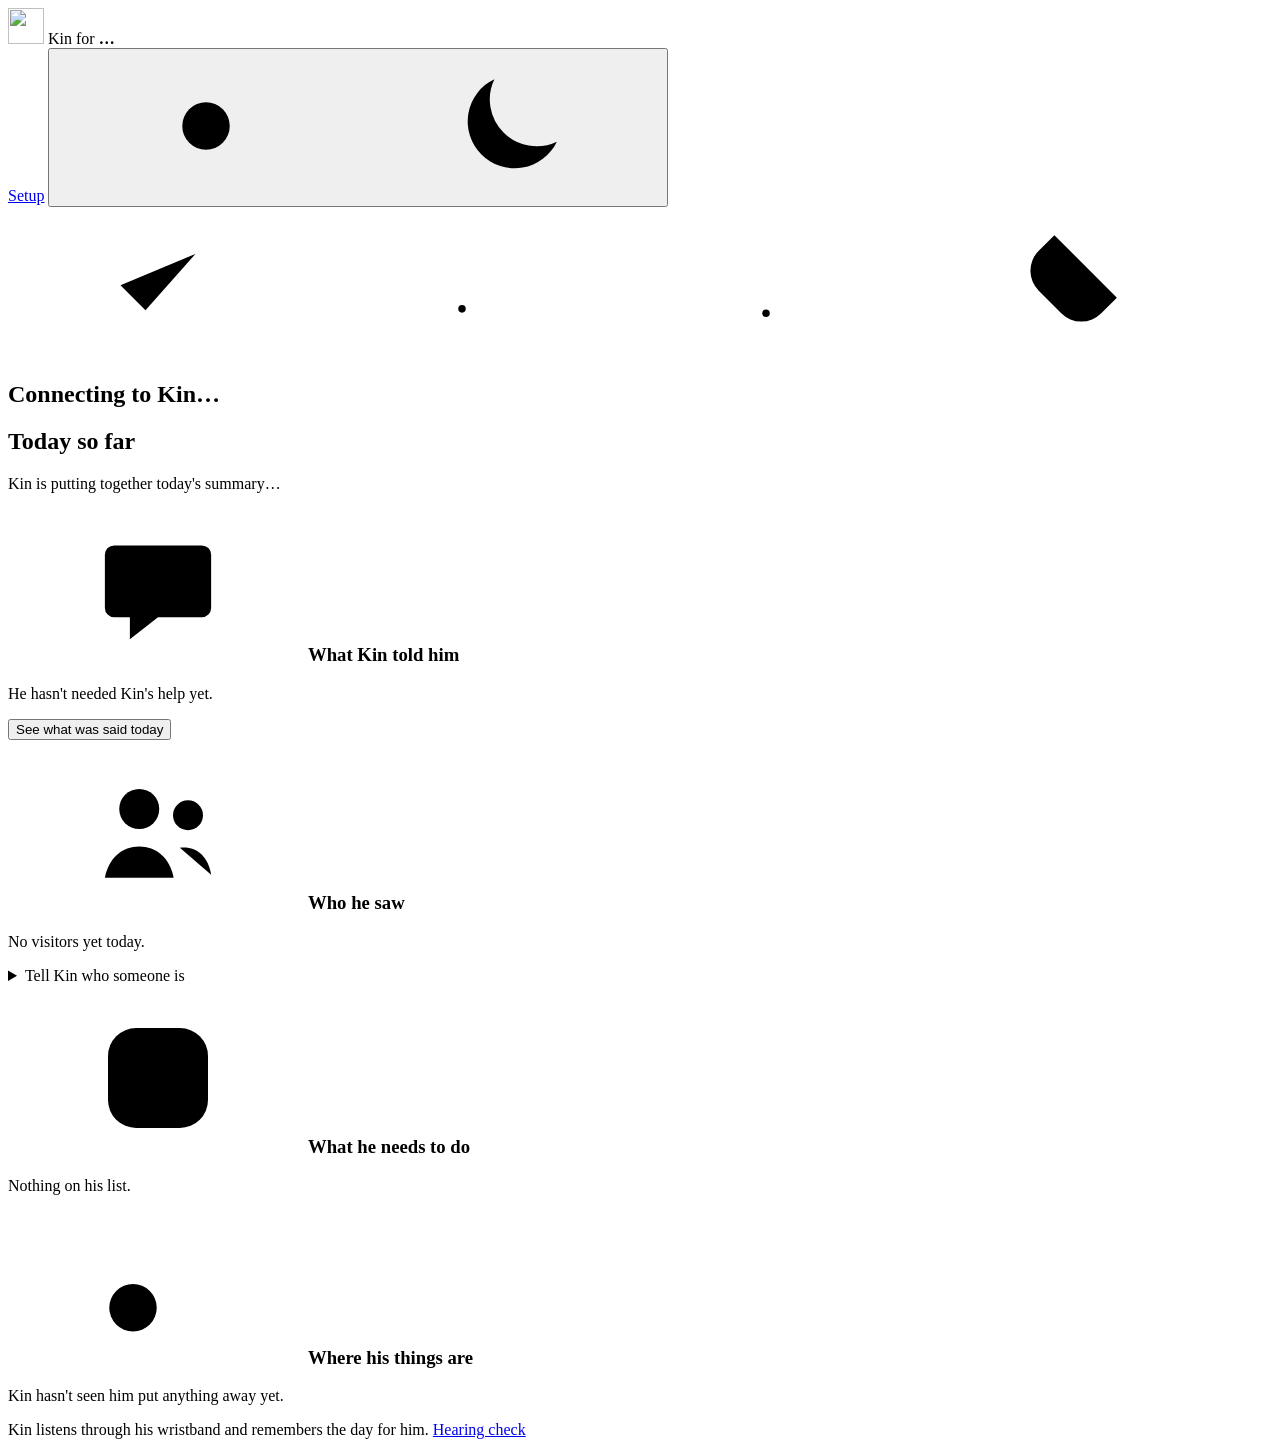
==== kin/static/index.html @ 51029cbf "Fixes from end-to-end testing (32/32 checks) - Family page: settled falls (he said he's fine / escal" ====
<!doctype html>
<html lang="en">
<head>
<meta charset="utf-8">
<meta name="viewport" content="width=device-width, initial-scale=1">
<meta name="color-scheme" content="light dark">
<title>Kin · Family</title>
<link rel="icon" href="/static/kin-mark.svg" type="image/svg+xml">
<link rel="preconnect" href="https://fonts.googleapis.com">
<link rel="preconnect" href="https://fonts.gstatic.com" crossorigin>
<link rel="stylesheet" href="https://fonts.googleapis.com/css2?family=Nunito+Sans:opsz,wght@6..12,400..800&display=swap">
<link rel="stylesheet" href="/static/style.css?v=6">
</head>
<body>
<!-- One icon set, drawn once, used everywhere. -->
<svg width="0" height="0" style="position:absolute" aria-hidden="true">
  <symbol id="i-people" viewBox="0 0 24 24"><circle cx="9" cy="8" r="3.2"/><path d="M3.5 19c.6-3.2 2.8-5 5.5-5s4.9 1.8 5.5 5"/><circle cx="16.8" cy="9" r="2.4"/><path d="M15.5 14.2c2.6-.3 4.5 1.3 5 4.3"/></symbol>
  <symbol id="i-todo" viewBox="0 0 24 24"><rect x="4" y="4" width="16" height="16" rx="4.5"/><path d="m8.5 12.2 2.4 2.4 4.8-5"/></symbol>
  <symbol id="i-key" viewBox="0 0 24 24"><circle cx="8" cy="15" r="3.8"/><path d="m10.8 12.3 7.7-7.7M15.6 7.4l2.4 2.4M13.6 9.4l1.8 1.8"/></symbol>
  <symbol id="i-chat" viewBox="0 0 24 24"><path d="M5 5.5h14a1.5 1.5 0 0 1 1.5 1.5v8.5A1.5 1.5 0 0 1 19 17h-7l-4.5 3.5V17H5a1.5 1.5 0 0 1-1.5-1.5V7A1.5 1.5 0 0 1 5 5.5Z"/><path d="M8 10h8M8 13h5"/></symbol>
  <symbol id="i-card" viewBox="0 0 24 24"><rect x="3" y="5.5" width="18" height="13" rx="2.5"/><path d="M3 9.5h18M7 15h4"/></symbol>
  <symbol id="i-clock" viewBox="0 0 24 24"><circle cx="12" cy="12" r="8.5"/><path d="M12 7.5V12l3 2"/></symbol>
  <symbol id="i-check" viewBox="0 0 24 24"><path d="m6 12.5 4 4 8-9"/></symbol>
  <symbol id="i-alert" viewBox="0 0 24 24"><path d="M12 7v6"/><circle cx="12" cy="17" r=".6" fill="currentColor"/></symbol>
  <symbol id="i-pause" viewBox="0 0 24 24"><path d="M12 7.5v5"/><circle cx="12" cy="16.3" r=".6" fill="currentColor"/></symbol>
  <symbol id="i-plug" viewBox="0 0 24 24"><path d="M7 7l10 10M9.5 4.5 7 7a4.5 4.5 0 0 0 0 6.4l3.6 3.6a4.5 4.5 0 0 0 6.4 0l2.5-2.5"/></symbol>
  <symbol id="i-moon" viewBox="0 0 24 24"><path d="M19.5 14.5A7.5 7.5 0 0 1 9.5 4.5a7.5 7.5 0 1 0 10 10Z"/></symbol>
  <symbol id="i-sun" viewBox="0 0 24 24"><circle cx="12" cy="12" r="3.8"/><path d="M12 3v2M12 19v2M3 12h2M19 12h2M5.6 5.6 7 7M17 17l1.4 1.4M5.6 18.4 7 17M17 7l1.4-1.4"/></symbol>
  <symbol id="i-plus" viewBox="0 0 24 24"><path d="M12 6v12M6 12h12"/></symbol>
  <symbol id="i-bell" viewBox="0 0 24 24"><path d="M6.5 16.5V11a5.5 5.5 0 0 1 11 0v5.5l1.5 1.5H5z"/><path d="M10 20.5a2.2 2.2 0 0 0 4 0"/></symbol>
  <symbol id="i-chev" viewBox="0 0 24 24"><path d="m9 6 6 6-6 6"/></symbol>
</svg>

<div class="page">
  <header class="top">
    <div class="brand">
      <img class="logo" src="/static/kin-mark.svg" alt="" width="36" height="36">
      <span class="brand-name">Kin</span>
      <span class="brand-for">for <strong id="wearer-top">…</strong></span>
    </div>
    <div class="top-right">
      <span id="clock" class="clock"></span>
      <a class="top-link" href="/setup">Setup</a>
      <button id="alerts-btn" class="alerts-btn" type="button" hidden>
        <svg class="i" aria-hidden="true"><use href="#i-bell"/></svg><span id="alerts-label">Turn on alerts</span>
      </button>
      <button id="theme" class="icon-btn" type="button" title="Switch light / dark" aria-label="Switch light or dark">
        <svg class="i i-dark-only"><use href="#i-sun"/></svg>
        <svg class="i i-light-only"><use href="#i-moon"/></svg>
      </button>
    </div>
  </header>

  <!-- 1. The one line that matters -->
  <section id="hero" class="hero calm" aria-live="polite">
    <div class="hero-main">
      <span class="hero-dot" aria-hidden="true">
        <svg class="i s-calm"><use href="#i-check"/></svg>
        <svg class="i s-warn"><use href="#i-pause"/></svg>
        <svg class="i s-alarm"><use href="#i-alert"/></svg>
        <svg class="i s-off"><use href="#i-plug"/></svg>
      </span>
      <div class="hero-words">
        <h1 id="hero-title">Connecting to Kin…</h1>
        <p id="hero-sub" class="hero-sub"></p>
      </div>
    </div>
    <ul id="hero-details" class="hero-details" hidden></ul>
    <button id="hero-ack" class="hero-ack" type="button" hidden>I've checked on him</button>
  </section>

  <!-- 2. The day in a few plain sentences -->
  <section class="summary" aria-labelledby="h-summary">
    <h2 id="h-summary" class="summary-head">Today so far <span id="today-date" class="today-date"></span></h2>
    <p id="summary-text" class="summary-text is-empty">Kin is putting together today's summary…</p>
    <p id="summary-when" class="caption" hidden></p>
  </section>

  <div id="speaking" class="speaking" hidden aria-live="polite">
    <span class="wave" aria-hidden="true"><i></i><i></i><i></i><i></i></span>
    <div class="speaking-words">
      <span class="speaking-label">Kin is telling him</span>
      <span id="speaking-text" class="speaking-text"></span>
    </div>
  </div>

  <!-- 3. The details, if you want them -->
  <div class="layout">
    <main class="main">
      <section class="block c-kin" aria-labelledby="h-kin">
        <h3 id="h-kin"><svg class="i" aria-hidden="true"><use href="#i-chat"/></svg>What Kin told him</h3>
        <ul id="kinsaid" class="rows"></ul>
        <p id="kinsaid-empty" class="empty">He hasn't needed Kin's help yet.</p>
        <button id="kinsaid-more" class="link-btn" type="button" hidden>Show more</button>
      </section>

      <section class="convo">
        <button id="convo-toggle" class="convo-toggle" type="button" aria-expanded="false" aria-controls="convo">
          See what was said today
        </button>
        <ol id="convo" class="chat" hidden></ol>
      </section>
    </main>

    <aside class="side" aria-label="Today in detail">
      <section class="block c-people" aria-labelledby="h-people">
        <h3 id="h-people"><svg class="i" aria-hidden="true"><use href="#i-people"/></svg>Who he saw</h3>
        <ul id="people" class="rows"></ul>
        <p id="people-empty" class="empty">No visitors yet today.</p>
        <p id="people-also" class="also" hidden></p>
        <details class="add-person">
          <summary>Tell Kin who someone is</summary>
          <form id="person-form" class="person-form" autocomplete="off">
            <input id="p-name" placeholder="Name, e.g. Sarah" required maxlength="80" aria-label="Name">
            <input id="p-rel" placeholder="Who they are, e.g. daughter" maxlength="80" aria-label="Who they are">
            <button type="submit">Save</button>
          </form>
        </details>
      </section>

      <section class="block c-todos" aria-labelledby="h-todos">
        <h3 id="h-todos"><svg class="i" aria-hidden="true"><use href="#i-todo"/></svg>What he needs to do</h3>
        <ul id="todos" class="rows checklist"></ul>
        <p id="todos-empty" class="empty">Nothing on his list.</p>
      </section>

      <section class="block c-items" aria-labelledby="h-items">
        <h3 id="h-items"><svg class="i" aria-hidden="true"><use href="#i-key"/></svg>Where his things are</h3>
        <ul id="items" class="rows"></ul>
        <p id="items-empty" class="empty">Kin hasn't seen him put anything away yet.</p>
      </section>

      <section class="block c-money" id="money-card" aria-labelledby="h-money" hidden>
        <h3 id="h-money"><svg class="i" aria-hidden="true"><use href="#i-card"/></svg>Money</h3>
        <ul id="purchases" class="rows"></ul>
      </section>

      <section class="block c-earlier" id="earlier-card" aria-labelledby="h-earlier" hidden>
        <h3 id="h-earlier"><svg class="i" aria-hidden="true"><use href="#i-clock"/></svg>Earlier warnings</h3>
        <ul id="earlier" class="rows"></ul>
      </section>
    </aside>
  </div>

  <footer class="foot">Kin listens through his wristband and remembers the day for him. <a href="/test">Hearing check</a></footer>
</div>
<script src="/static/app.js?v=6"></script>
</body>
</html>
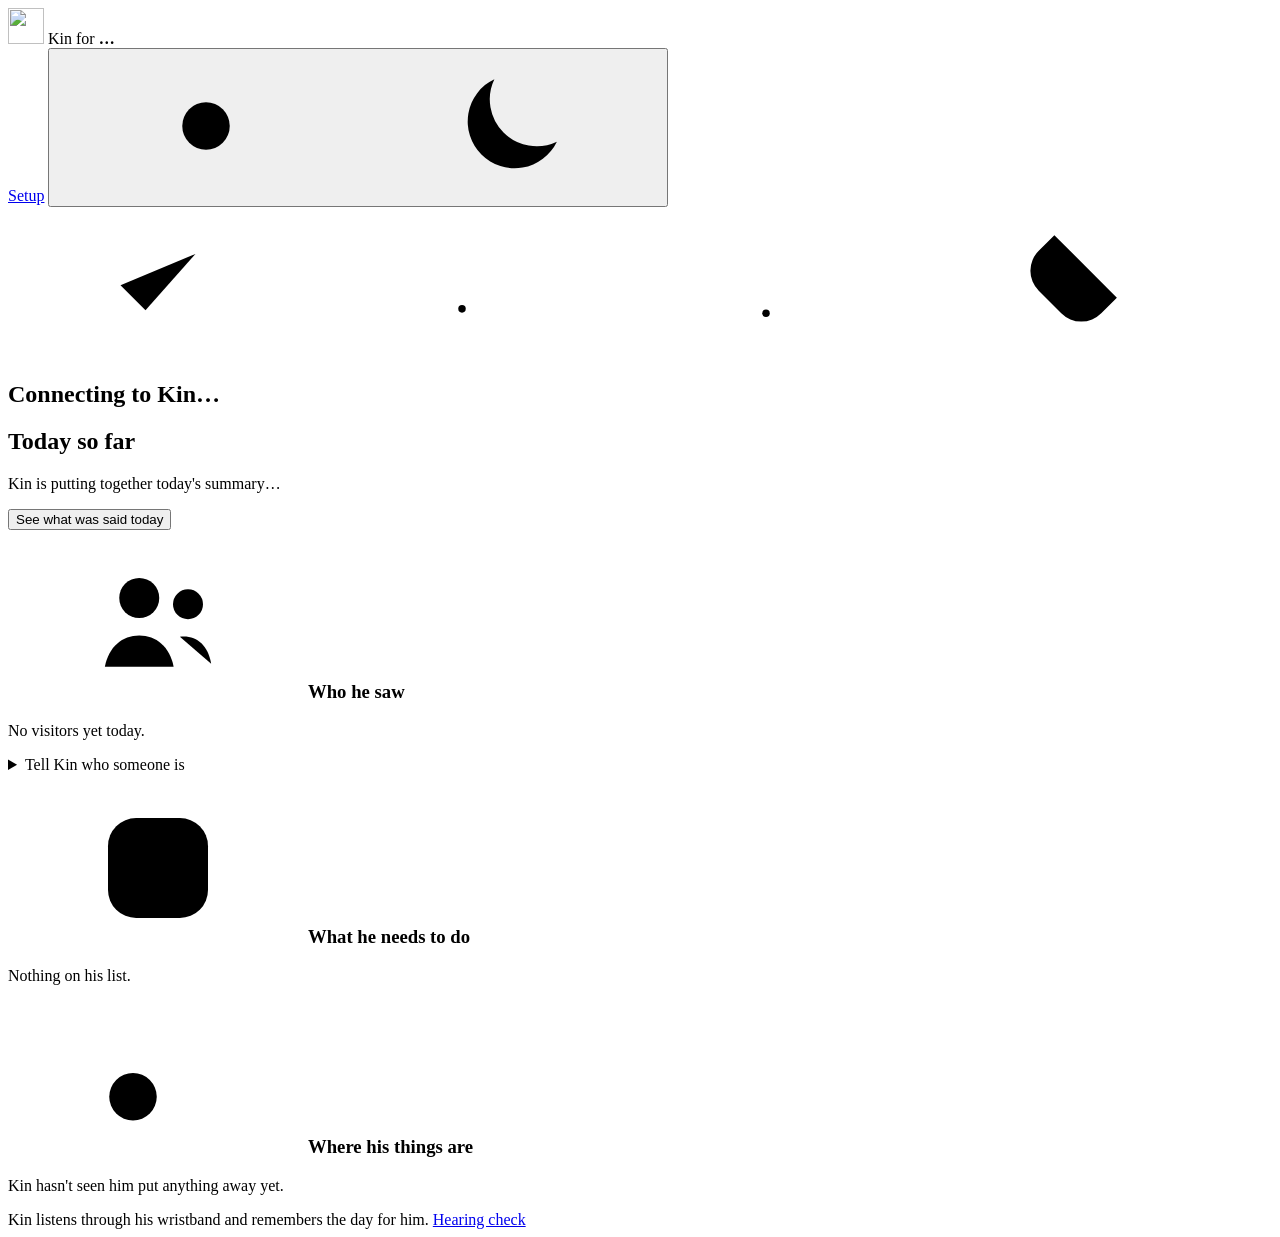
==== commit 6423cd7c: "Family page: drop the 'What Kin told him' section Co-Authored-By: Claude Opus 5.5 <noreply@anthropic" ====
--- a/kin/static/index.html
+++ b/kin/static/index.html
@@ -9,7 +9,7 @@
 <link rel="preconnect" href="https://fonts.googleapis.com">
 <link rel="preconnect" href="https://fonts.gstatic.com" crossorigin>
 <link rel="stylesheet" href="https://fonts.googleapis.com/css2?family=Nunito+Sans:opsz,wght@6..12,400..800&display=swap">
-<link rel="stylesheet" href="/static/style.css?v=6">
+<link rel="stylesheet" href="/static/style.css?v=11">
 </head>
 <body>
 <!-- One icon set, drawn once, used everywhere. -->
@@ -87,7 +87,7 @@
   <!-- 3. The details, if you want them -->
   <div class="layout">
     <main class="main">
-      <section class="block c-kin" aria-labelledby="h-kin">
+      <section class="block c-kin" aria-labelledby="h-kin" hidden style="display:none">
         <h3 id="h-kin"><svg class="i" aria-hidden="true"><use href="#i-chat"/></svg>What Kin told him</h3>
         <ul id="kinsaid" class="rows"></ul>
         <p id="kinsaid-empty" class="empty">He hasn't needed Kin's help yet.</p>
@@ -144,6 +144,6 @@
 
   <footer class="foot">Kin listens through his wristband and remembers the day for him. <a href="/test">Hearing check</a></footer>
 </div>
-<script src="/static/app.js?v=6"></script>
+<script src="/static/app.js?v=11"></script>
 </body>
 </html>
